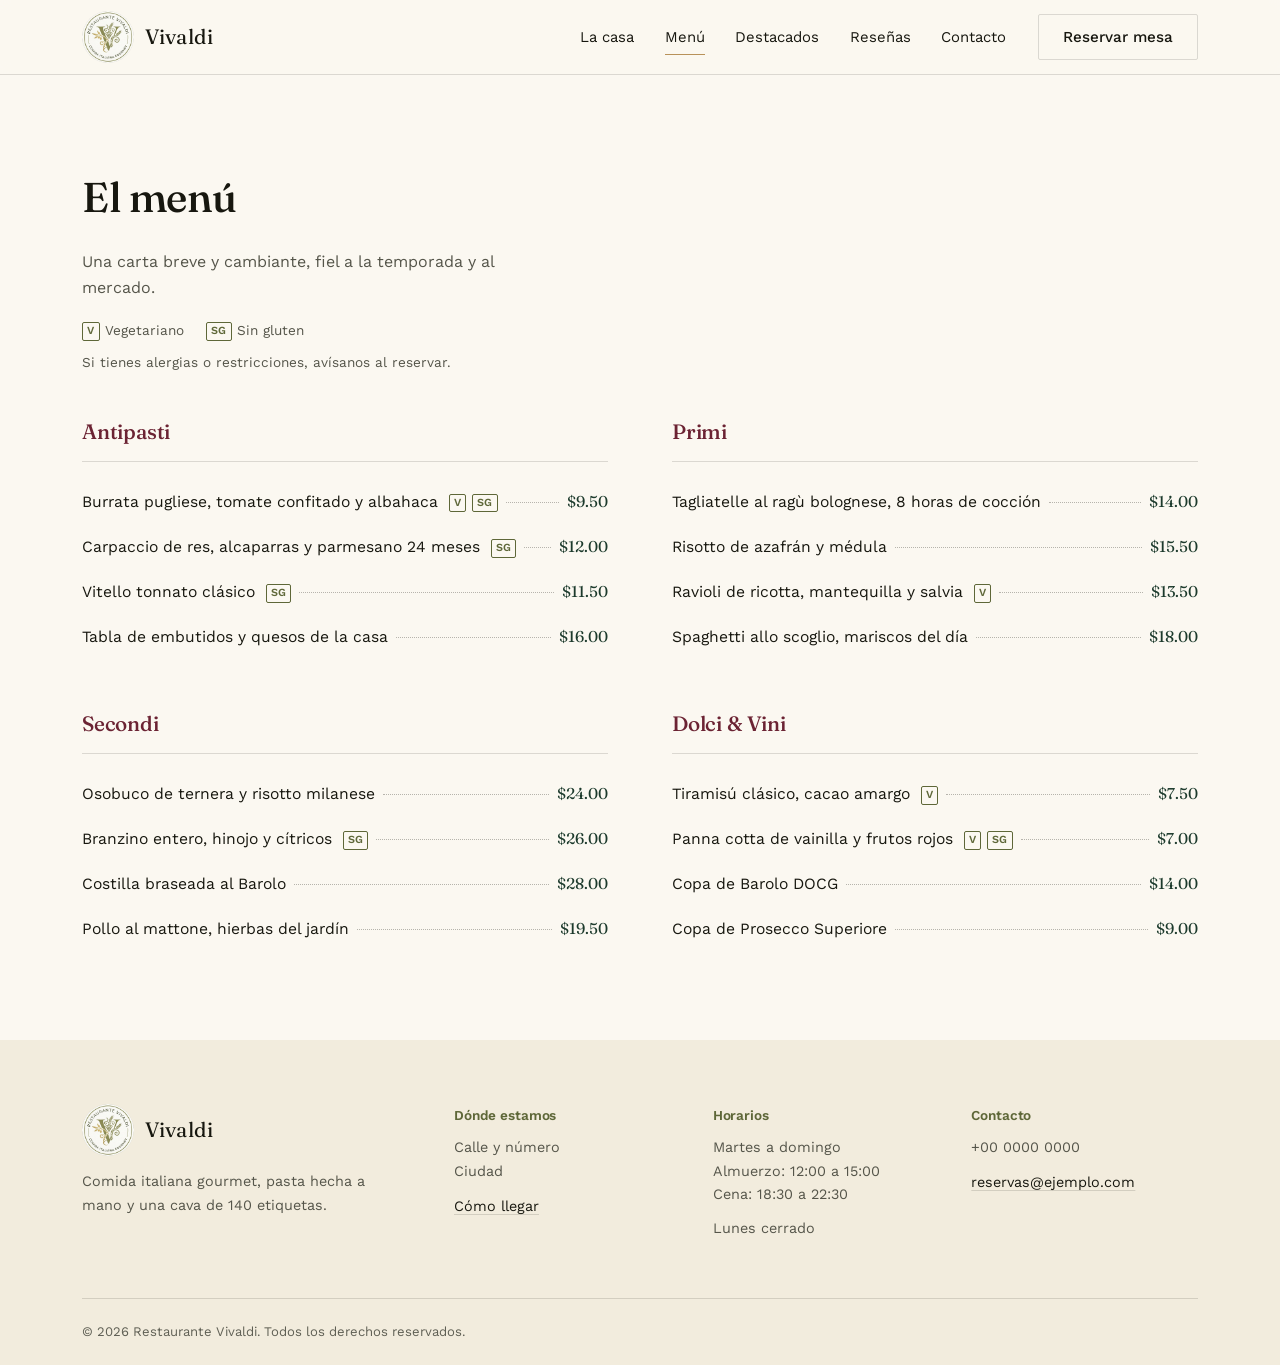
==== menu.html @ 7df52bf6 "Add files via upload" ====
<!DOCTYPE html>
<html lang="es">
<head>
<meta charset="UTF-8">
<meta name="viewport" content="width=device-width, initial-scale=1.0">
<title>Menú — Restaurante Vivaldi</title>
<meta name="description" content="La carta de Restaurante Vivaldi: antipasti, primi, secondi y dolci, con vinos italianos por copa.">
<meta name="theme-color" content="#1C3A2C">
<link rel="icon" type="image/png" href="img/favicon.png">
<link rel="apple-touch-icon" href="img/apple-touch-icon.png">

<link rel="preconnect" href="https://fonts.googleapis.com">
<link rel="preconnect" href="https://fonts.gstatic.com" crossorigin>
<link href="https://fonts.googleapis.com/css2?family=Fraunces:ital,opsz,wght@0,9..144,300;0,9..144,500;0,9..144,600;1,9..144,400;1,9..144,500&family=Work+Sans:wght@300;400;500;600&display=swap" rel="stylesheet">
<link rel="stylesheet" href="css/style.css">
</head>
<body>

<a class="skip-link" href="#contenido">Saltar al contenido</a>

<div data-include="partials/header.html"></div>

<main id="contenido">
  <section class="menu" id="menu">
    <div class="wrap">
      <div class="section-head">
        <h2>El menú</h2>
        <p>Una carta breve y cambiante, fiel a la temporada y al mercado.</p>
        <ul class="menu-legend" aria-label="Leyenda de etiquetas">
          <li><span class="tag" aria-hidden="true">V</span> Vegetariano</li>
          <li><span class="tag" aria-hidden="true">SG</span> Sin gluten</li>
        </ul>
        <p class="menu-note">Si tienes alergias o restricciones, avísanos al reservar.</p>
        <!-- Cuando tengas la carta en PDF, descomenta:
        <a class="btn btn-ghost" href="docs/carta-vivaldi.pdf" download>Descargar la carta (PDF)</a> -->
      </div>

      <div class="menu-grid">

        <div class="menu-category">
          <h3>Antipasti</h3>
          <ul class="menu-list">
            <li><span class="dish">Burrata pugliese, tomate confitado y albahaca <span class="tag" title="Vegetariano" role="img" aria-label="Vegetariano">V</span><span class="tag" title="Sin gluten" role="img" aria-label="Sin gluten">SG</span></span><span class="dots"></span><span class="price">$9.50</span></li>
            <li><span class="dish">Carpaccio de res, alcaparras y parmesano 24 meses <span class="tag" title="Sin gluten" role="img" aria-label="Sin gluten">SG</span></span><span class="dots"></span><span class="price">$12.00</span></li>
            <li><span class="dish">Vitello tonnato clásico <span class="tag" title="Sin gluten" role="img" aria-label="Sin gluten">SG</span></span><span class="dots"></span><span class="price">$11.50</span></li>
            <li><span class="dish">Tabla de embutidos y quesos de la casa</span><span class="dots"></span><span class="price">$16.00</span></li>
          </ul>
        </div>

        <div class="menu-category">
          <h3>Primi</h3>
          <ul class="menu-list">
            <li><span class="dish">Tagliatelle al ragù bolognese, 8 horas de cocción</span><span class="dots"></span><span class="price">$14.00</span></li>
            <li><span class="dish">Risotto de azafrán y médula</span><span class="dots"></span><span class="price">$15.50</span></li>
            <li><span class="dish">Ravioli de ricotta, mantequilla y salvia <span class="tag" title="Vegetariano" role="img" aria-label="Vegetariano">V</span></span><span class="dots"></span><span class="price">$13.50</span></li>
            <li><span class="dish">Spaghetti allo scoglio, mariscos del día</span><span class="dots"></span><span class="price">$18.00</span></li>
          </ul>
        </div>

        <div class="menu-category">
          <h3>Secondi</h3>
          <ul class="menu-list">
            <li><span class="dish">Osobuco de ternera y risotto milanese</span><span class="dots"></span><span class="price">$24.00</span></li>
            <li><span class="dish">Branzino entero, hinojo y cítricos <span class="tag" title="Sin gluten" role="img" aria-label="Sin gluten">SG</span></span><span class="dots"></span><span class="price">$26.00</span></li>
            <li><span class="dish">Costilla braseada al Barolo</span><span class="dots"></span><span class="price">$28.00</span></li>
            <li><span class="dish">Pollo al mattone, hierbas del jardín</span><span class="dots"></span><span class="price">$19.50</span></li>
          </ul>
        </div>

        <div class="menu-category">
          <h3>Dolci &amp; Vini</h3>
          <ul class="menu-list">
            <li><span class="dish">Tiramisú clásico, cacao amargo <span class="tag" title="Vegetariano" role="img" aria-label="Vegetariano">V</span></span><span class="dots"></span><span class="price">$7.50</span></li>
            <li><span class="dish">Panna cotta de vainilla y frutos rojos <span class="tag" title="Vegetariano" role="img" aria-label="Vegetariano">V</span><span class="tag" title="Sin gluten" role="img" aria-label="Sin gluten">SG</span></span><span class="dots"></span><span class="price">$7.00</span></li>
            <li><span class="dish">Copa de Barolo DOCG</span><span class="dots"></span><span class="price">$14.00</span></li>
            <li><span class="dish">Copa de Prosecco Superiore</span><span class="dots"></span><span class="price">$9.00</span></li>
          </ul>
        </div>

      </div>
    </div>
  </section>
</main>

<div data-include="partials/footer.html"></div>

<script src="js/include.js" defer></script>
</body>
</html>
---- css/style.css ----
/* =========================================================
   RESTAURANTE VIVALDI — hoja de estilos
   Paleta: verde botella profundo, oro envejecido, vino, papel marfil,
   y verde oliva tomado del logo.
   Tipografía: Fraunces (display) + Work Sans (texto).
   ========================================================= */

:root{
  --ink:        #17170F;
  --forest:     #1C3A2C;
  --forest-deep:#12261C;
  --olive:      #5E6738;   /* verde del logo, oscurecido para que se lea como texto */
  --wine:       #6B2333;
  --gold:       #B8925A;
  --gold-light: #D9BC8C;
  --paper:      #FBF8F1;
  --ivory:      #F2ECDD;
  --muted:      #55554a;
  --line:       rgba(23,23,15,0.14);
  --line-on-dark: rgba(242,236,221,0.22);

  --font-display: 'Fraunces', Georgia, serif;
  --font-body: 'Work Sans', -apple-system, BlinkMacSystemFont, sans-serif;

  --container: 1180px;
  --radius: 2px;
}

*, *::before, *::after{ box-sizing: border-box; }

/* scroll-padding evita que el header fijo tape los títulos al navegar */
html{ scroll-behavior: smooth; scroll-padding-top: 88px; }

[hidden]{ display: none !important; }

body{
  margin: 0;
  background: var(--paper);
  color: var(--ink);
  font-family: var(--font-body);
  font-weight: 400;
  line-height: 1.65;
  -webkit-font-smoothing: antialiased;
}

img, svg{ display:block; max-width:100%; }

h1, h2, h3, h4{
  font-family: var(--font-display);
  font-weight: 500;
  margin: 0 0 0.4em;
  color: var(--ink);
  letter-spacing: -0.01em;
}

p{ margin: 0 0 1em; }

a{ color: inherit; text-decoration: none; }

.wrap{
  max-width: var(--container);
  margin: 0 auto;
  padding: 0 2rem;
}

/* accesibilidad: foco visible y "saltar al contenido" */
a:focus-visible, button:focus-visible, input:focus-visible, textarea:focus-visible, select:focus-visible{
  outline: 2px solid var(--gold);
  outline-offset: 3px;
}

.skip-link{
  position: absolute;
  left: 1rem;
  top: -4rem;
  z-index: 100;
  background: var(--forest);
  color: var(--paper);
  padding: 0.7rem 1.1rem;
  border-radius: var(--radius);
  transition: top .2s ease;
}
.skip-link:focus{ top: 1rem; }

@media (prefers-reduced-motion: reduce){
  *{ animation: none !important; transition: none !important; scroll-behavior: auto !important; }
}

/* -------------------- kicker / eyebrow -------------------- */
.kicker{
  font-family: var(--font-display);
  font-style: italic;
  font-weight: 400;
  font-size: 1.05rem;
  color: var(--wine);
  margin-bottom: 0.9rem;
}

/* -------------------- botones -------------------- */
.btn{
  display: inline-block;
  padding: 0.85rem 1.9rem;
  font-family: var(--font-body);
  font-size: 0.95rem;
  font-weight: 500;
  line-height: 1.4;
  border-radius: var(--radius);
  border: 1px solid transparent;
  cursor: pointer;
  transition: background-color .25s ease, color .25s ease, border-color .25s ease;
}
.btn-solid{
  background: var(--forest);
  color: var(--paper);
  border-color: var(--forest);
}
.btn-solid:hover{ background: var(--forest-deep); }

.btn-ghost{
  background: transparent;
  color: var(--forest);
  border-color: var(--forest);
}
.btn-ghost:hover{ background: var(--forest); color: var(--paper); }

.btn-line{
  background: transparent;
  color: var(--ink);
  border-color: var(--line);
}
.btn-line:hover{ border-color: var(--olive); color: var(--olive); }

.btn-gold{
  background: var(--gold);
  border-color: var(--gold);
  color: var(--forest-deep);
}
.btn-gold:hover{ background: var(--gold-light); border-color: var(--gold-light); }

/* =========================================================
   HEADER
   ========================================================= */
.site-header{
  position: sticky;
  top: 0;
  z-index: 50;
  background: rgba(251,248,241,0.94);
  backdrop-filter: saturate(140%) blur(6px);
  border-bottom: 1px solid var(--line);
}
.header-inner{
  display: flex;
  align-items: center;
  gap: 2rem;
  padding-top: 0.7rem;
  padding-bottom: 0.7rem;
}
.brand{
  display: flex;
  align-items: center;
  gap: 0.7rem;
  margin-right: auto;
}
.brand-logo{
  width: 52px;
  height: 52px;
  border-radius: 50%;
}
.brand-name{
  font-family: var(--font-display);
  font-size: 1.3rem;
  letter-spacing: 0.02em;
}

.main-nav{
  display: flex;
  align-items: center;
  gap: 1.9rem;
}
.main-nav a:not(.nav-cta){
  font-size: 0.93rem;
  color: var(--ink);
  position: relative;
  padding: 0.2rem 0;
}
.main-nav a:not(.nav-cta)::after{
  content:"";
  position:absolute;
  left:0; right:0; bottom:-2px;
  height:1px;
  background: var(--gold);
  transform: scaleX(0);
  transform-origin: left;
  transition: transform .25s ease;
}
.main-nav a:not(.nav-cta):hover::after,
.main-nav a.is-active::after{ transform: scaleX(1); }

.nav-cta{ display: none; }
.header-cta{ white-space: nowrap; padding: 0.7rem 1.5rem; }

.nav-toggle{
  display: none;
  flex-direction: column;
  justify-content: center;
  gap: 5px;
  width: 34px; height: 34px;
  padding: 0;
  background: none;
  border: none;
  cursor: pointer;
}
.nav-toggle span{
  display:block; height:1px; background: var(--ink); width: 100%;
  transition: transform .25s ease, opacity .25s ease;
}
.nav-toggle.is-open span:nth-child(1){ transform: translateY(6px) rotate(45deg); }
.nav-toggle.is-open span:nth-child(2){ opacity: 0; }
.nav-toggle.is-open span:nth-child(3){ transform: translateY(-6px) rotate(-45deg); }

/* =========================================================
   HERO
   ========================================================= */
.hero{
  background:
    radial-gradient(ellipse 900px 600px at 78% 20%, rgba(184,146,90,0.10), transparent 60%),
    var(--forest);
  color: var(--ivory);
  padding: 5rem 0 5.5rem;
}
.hero-inner{
  display: grid;
  grid-template-columns: 1.15fr 0.85fr;
  align-items: center;
  gap: 3rem;
}
.hero .kicker{ color: var(--gold-light); }
.hero h1{
  color: var(--paper);
  font-size: clamp(2.6rem, 5.4vw, 4.6rem);
  line-height: 1.04;
  margin-bottom: 1.1rem;
}
.hero h1 em{
  font-style: italic;
  color: var(--gold-light);
}
.hero-lead{
  max-width: 46ch;
  font-size: 1.08rem;
  color: rgba(242,236,221,0.86);
}
.hero-actions{
  display: flex;
  gap: 1rem;
  margin-top: 1.6rem;
  flex-wrap: wrap;
}
.hero .btn-solid{ background: var(--gold); color: var(--forest-deep); border-color: var(--gold); }
.hero .btn-solid:hover{ background: var(--gold-light); border-color: var(--gold-light); }
.hero .btn-ghost{ color: var(--ivory); border-color: var(--line-on-dark); }
.hero .btn-ghost:hover{ background: var(--ivory); color: var(--forest-deep); }

/* arte decorativo del hero (rama de olivo). El logo de la marca ya
   aparece en el encabezado; aquí no se repite para no duplicarlo. */
.hero-art{ justify-self: center; }
.olive-art{ width: min(360px, 100%); height: auto; }
.olive-art .ring{ fill: none; stroke: var(--line-on-dark); stroke-width: 1; }
.olive-art .branch{ fill: none; stroke: var(--gold-light); stroke-width: 2; }
.olive-art .leaf{ fill: none; stroke: var(--gold-light); stroke-width: 1.6; opacity: 0.9; }
.olive-art .olive{ fill: var(--gold); }

/* =========================================================
   HORARIOS / UBICACIÓN
   ========================================================= */
.info-strip{
  background: var(--ivory);
  border-bottom: 1px solid var(--line);
}
.info-inner{
  display: grid;
  grid-template-columns: repeat(3, 1fr);
  gap: 1.5rem 2.5rem;
  padding-top: 1.6rem;
  padding-bottom: 1.4rem;
}
.info-label{
  display: block;
  font-family: var(--font-display);
  font-style: italic;
  color: var(--wine);
  font-size: 1rem;
  margin-bottom: 0.15rem;
}
.info-item p{ margin: 0; font-size: 0.92rem; color: var(--ink); }

/* =========================================================
   INTRO / PULL QUOTE + STATS
   ========================================================= */
.intro{ padding: 5rem 0; }
.intro-inner{
  display: grid;
  grid-template-columns: 1.3fr 1fr;
  gap: 3.5rem;
  align-items: start;
}
.pull-quote{
  margin: 0;
  font-family: var(--font-display);
  font-style: italic;
  font-size: clamp(1.4rem, 2.4vw, 1.9rem);
  line-height: 1.45;
  color: var(--forest-deep);
  border-left: 2px solid var(--olive);
  padding-left: 1.6rem;
}
.pull-quote cite{
  display: block;
  margin-top: 1.1rem;
  font-family: var(--font-body);
  font-style: normal;
  font-size: 0.9rem;
  color: var(--wine);
}
.stat-row{
  display: grid;
  grid-template-columns: 1fr 1fr;
  gap: 1.8rem 1.4rem;
  border-top: 1px solid var(--line);
  padding-top: 1.6rem;
}
.stat{ display: flex; flex-direction: column; gap: 0.2rem; }
.stat-number{
  font-family: var(--font-display);
  font-size: 2.1rem;
  color: var(--forest);
}
.stat-label{ font-size: 0.88rem; color: var(--muted); }

/* =========================================================
   MENÚ
   ========================================================= */
.section-head{
  max-width: 46ch;
  margin-bottom: 3rem;
}
.section-head h2{ font-size: clamp(1.9rem, 3.4vw, 2.6rem); }
.section-head p{ color: var(--muted); }
.section-head--light p{ color: rgba(242,236,221,0.78); }
.section-head--light h2{ color: var(--paper); }

.menu{ padding: 5.5rem 0; }
.menu .section-head{ margin-bottom: 2.6rem; }

.menu-legend{
  list-style: none;
  display: flex;
  flex-wrap: wrap;
  gap: 0.4rem 1.4rem;
  margin: 1.1rem 0 0.6rem;
  padding: 0;
  font-size: 0.85rem;
  color: var(--muted);
}
.menu-note{ font-size: 0.85rem; margin: 0; }

.tag{
  display: inline-block;
  padding: 0 0.4em;
  margin-left: 0.35rem;
  font-family: var(--font-body);
  font-size: 0.68rem;
  font-weight: 600;
  line-height: 1.55;
  color: var(--olive);
  border: 1px solid var(--olive);
  border-radius: var(--radius);
  vertical-align: 0.1em;
  cursor: help;
}
.menu-legend .tag{ margin-left: 0; cursor: default; }

.menu-grid{
  display: grid;
  grid-template-columns: 1fr 1fr;
  gap: 3rem 4rem;
}
.menu-category h3{
  font-size: 1.3rem;
  color: var(--wine);
  border-bottom: 1px solid var(--line);
  padding-bottom: 0.7rem;
  margin-bottom: 1.1rem;
}
.menu-list{
  list-style: none;
  margin: 0; padding: 0;
}
.menu-list li{
  display: flex;
  align-items: baseline;
  gap: 0.5rem;
  padding: 0.6rem 0;
}
.menu-list .dish{ font-size: 0.98rem; }
.menu-list .dots{
  flex: 1;
  min-width: 1.5rem;
  border-bottom: 1px dotted rgba(23,23,15,0.3);
  transform: translateY(-4px);
}
.menu-list .price{
  font-family: var(--font-display);
  color: var(--forest);
  font-size: 0.98rem;
}

/* =========================================================
   PLATILLOS DESTACADOS
   ========================================================= */
.featured{
  background: var(--forest-deep);
  color: var(--ivory);
  padding: 5.5rem 0;
}
.featured-grid{
  display: grid;
  grid-template-columns: repeat(auto-fit, minmax(270px, 1fr));
  gap: 1.6rem;
}
.feature-card{
  background: rgba(242,236,221,0.04);
  border: 1px solid var(--line-on-dark);
  padding: 1rem 1rem 1.8rem;
  display: flex;
  flex-direction: column;
  gap: 1.3rem;
}
.feature-card--signature{ border-color: rgba(217,188,140,0.55); }

/* contenedor de foto; si la foto no existe se muestra la ilustración */
.feature-media{
  display: grid;
  place-items: center;
  aspect-ratio: 4 / 3;
  overflow: hidden;
  border-radius: var(--radius);
  background: rgba(242,236,221,0.05);
}
.feature-media img,
.feature-media svg{ grid-area: 1 / 1; }
.feature-media img{
  width: 100%;
  height: 100%;
  object-fit: cover;
}
.feature-media svg{ height: 62%; width: auto; }
.feature-media:not(.no-photo) svg{ display: none; }

.feature-copy{ padding: 0 0.8rem; }

.plate-ring{ fill: none; stroke: var(--gold); stroke-width: 1.2; opacity: 0.55; }
.pasta{ fill: none; stroke: var(--gold-light); stroke-width: 3; stroke-linecap: round; }
.crumb{ fill: var(--gold); }
.fish{ fill: none; stroke: var(--gold-light); stroke-width: 2.4; }
.fish-tail{ fill: var(--gold-light); }
.tira{ fill: none; stroke: var(--gold-light); stroke-width: 2; }
.tira-line{ stroke: var(--gold); stroke-width: 1.4; opacity: 0.7; }

.feature-tag{
  font-family: var(--font-display);
  font-style: italic;
  color: var(--gold-light);
  font-size: 0.95rem;
  margin-bottom: 0.4rem;
}
.feature-copy h3{ color: var(--paper); font-size: 1.4rem; }
.feature-copy p{ color: rgba(242,236,221,0.78); font-size: 0.95rem; margin-bottom: 0.8rem; }
.feature-price{
  font-family: var(--font-display);
  color: var(--gold-light);
  font-size: 1.1rem;
}

/* =========================================================
   AMBIENTE (galería)
   ========================================================= */
.gallery{
  background: var(--ivory);
  padding: 5.5rem 0;
}
.gallery-grid{
  display: grid;
  grid-template-columns: repeat(auto-fit, minmax(260px, 1fr));
  gap: 1rem;
}
.gallery-grid figure{
  position: relative;
  margin: 0;
  aspect-ratio: 4 / 3;
  overflow: hidden;
  border-radius: var(--radius);
  background: var(--paper);
}
.gallery-grid img{
  width: 100%;
  height: 100%;
  object-fit: cover;
}
.gallery-grid figcaption{
  position: absolute;
  left: 0; right: 0; bottom: 0;
  padding: 2.2rem 1rem 0.8rem;
  font-family: var(--font-display);
  font-style: italic;
  color: var(--paper);
  background: linear-gradient(transparent, rgba(18,38,28,0.78));
}

/* =========================================================
   RESEÑAS
   ========================================================= */
.reviews{ padding: 5.5rem 0; }
.reviews-inner{
  display: grid;
  grid-template-columns: 0.85fr 1.15fr;
  gap: 3.5rem;
}
.rating-summary{
  border-right: 1px solid var(--line);
  padding-right: 2.5rem;
}
.rating-number{
  font-family: var(--font-display);
  font-size: 4rem;
  color: var(--forest);
  line-height: 1;
}
.stars{ color: var(--gold); letter-spacing: 0.15em; font-size: 1.1rem; margin: 0.4rem 0; }
.rating-count{ color: var(--muted); font-size: 0.9rem; margin-bottom: 1.8rem; }

.rating-bars{ list-style: none; margin: 0; padding: 0; }
.rating-bars li{
  display: grid;
  grid-template-columns: 6.5rem 1fr;
  align-items: center;
  gap: 0.8rem;
  margin-bottom: 0.75rem;
  font-size: 0.85rem;
  color: var(--muted);
}
.rating-bars i{
  display: block;
  height: 4px;
  background: var(--line);
  position: relative;
}
.rating-bars i::after{
  content:"";
  position:absolute; left:0; top:0; bottom:0;
  width: var(--v);
  background: var(--gold);
}

.review-list{
  display: flex;
  flex-direction: column;
  gap: 1.8rem;
}
.review{
  margin: 0;
  padding-bottom: 1.8rem;
  border-bottom: 1px solid var(--line);
}
.review:last-child{ border-bottom: none; padding-bottom: 0; }
.review blockquote{
  margin: 0.5rem 0 0.6rem;
  font-family: var(--font-display);
  font-size: 1.15rem;
  line-height: 1.5;
  color: var(--ink);
}
.review figcaption{ font-size: 0.86rem; color: var(--muted); }

/* =========================================================
   RESERVAS — página independiente, asistente por pasos
   ========================================================= */
.reserve-page{ padding: 4.5rem 0 6rem; }
.reserve-head{ max-width: 60ch; margin: 0 auto 2.6rem; text-align: center; }
.reserve-head h1{ font-size: clamp(1.9rem, 3.6vw, 2.7rem); }
.reserve-head p{ color: var(--muted); }

/* indicador de progreso */
.wizard-progress{
  list-style: none;
  display: flex;
  justify-content: center;
  gap: 0;
  max-width: 640px;
  margin: 0 auto 2.6rem;
  padding: 0;
}
.wizard-progress li{
  flex: 1;
  position: relative;
  text-align: center;
  font-size: 0.82rem;
  color: var(--muted);
}
.wizard-progress li::before{
  content: "";
  position: absolute;
  top: 1.05rem;
  left: -50%;
  width: 100%;
  height: 1px;
  background: var(--line);
  z-index: 1;
}
.wizard-progress li:first-child::before{ display: none; }
.wizard-progress li span{
  position: relative;
  z-index: 2;
  display: flex;
  align-items: center;
  justify-content: center;
  width: 2.1rem; height: 2.1rem;
  margin: 0 auto 0.5rem;
  border-radius: 50%;
  border: 1px solid var(--line);
  background: var(--paper);
  color: var(--ink);
  font-family: var(--font-display);
  transition: background-color .25s ease, border-color .25s ease, color .25s ease;
}
.wizard-progress li.is-active,
.wizard-progress li.is-done{ color: var(--forest); font-weight: 500; }
.wizard-progress li.is-active span,
.wizard-progress li.is-done span{
  border-color: var(--forest);
  background: var(--forest);
  color: var(--paper);
}
.wizard-progress li.is-done::before{ background: var(--forest); }
.wizard-progress li.is-done{ cursor: pointer; }

/* tarjeta del asistente */
.wizard{
  max-width: 640px;
  margin: 0 auto;
  border: 1px solid var(--line);
  border-radius: var(--radius);
  background: var(--paper);
}
.wizard-viewport{ overflow: hidden; transition: height .3s ease; }
.wizard-track{
  display: flex;
  align-items: flex-start; /* cada paso conserva su propia altura */
  transition: transform .45s cubic-bezier(.65,0,.35,1);
}
.wizard-step{
  flex: 0 0 100%;
  width: 100%;
  box-sizing: border-box;
  margin: 0;
  padding: 2.2rem 2rem;
  border: 0;
}
.wizard-step legend{
  width: 100%;
  padding: 0 0 1.3rem;
  font-family: var(--font-display);
  font-size: 1.3rem;
  color: var(--ink);
}
.wizard-step .field{
  display: flex;
  flex-direction: column;
  gap: 0.4rem;
  margin-bottom: 1.1rem;
  font-size: 0.88rem;
  color: var(--ink);
}
.wizard-step input[type=date],
.wizard-step input[type=text],
.wizard-step select,
.wizard-step textarea{
  font-family: var(--font-body);
  font-size: 1rem;
  padding: 0.75rem 0.9rem;
  border: 1px solid var(--line);
  border-radius: var(--radius);
  background: var(--paper);
  color: var(--ink);
}
.wizard-step textarea{ resize: vertical; }
.wizard-hint{
  min-height: 1.2em;
  margin: 0.3rem 0 0;
  font-size: 0.82rem;
  color: var(--wine);
}

/* chips de hora (radios reales, ocultos y estilizados) */
.time-grid{
  display: grid;
  grid-template-columns: repeat(auto-fill, minmax(4.6rem, 1fr));
  gap: 0.6rem;
  margin-bottom: 0.4rem;
}
.time-grid .time-group-label{
  grid-column: 1 / -1;
  margin: 0.6rem 0 0.1rem;
  font-size: 0.78rem;
  letter-spacing: 0.04em;
  text-transform: uppercase;
  color: var(--muted);
}
.time-grid .time-group-label:first-child{ margin-top: 0; }
.time-chip{ position: relative; }
.time-chip input{
  position: absolute;
  inset: 0;
  margin: 0;
  opacity: 0;
  cursor: pointer;
}
.time-chip span{
  display: block;
  padding: 0.55rem 0.4rem;
  border: 1px solid var(--line);
  border-radius: var(--radius);
  font-size: 0.88rem;
  text-align: center;
  transition: background-color .15s ease, border-color .15s ease, color .15s ease;
}
.time-chip input:checked + span{ background: var(--forest); border-color: var(--forest); color: var(--paper); }
.time-chip input:disabled + span{ opacity: 0.4; text-decoration: line-through; cursor: not-allowed; }
.time-chip input:focus-visible + span{ outline: 2px solid var(--gold); outline-offset: 2px; }
.time-grid.has-error .time-chip span{ border-color: var(--wine); }

/* resumen del paso final */
.summary{
  display: grid;
  grid-template-columns: auto 1fr;
  gap: 0.5rem 1.2rem;
  margin: 0 0 1.2rem;
  font-size: 0.95rem;
}
.summary dt{ color: var(--muted); }
.summary dd{ margin: 0; font-family: var(--font-display); color: var(--ink); }

.wizard-nav{
  display: flex;
  align-items: center;
  justify-content: space-between;
  gap: 1rem;
  padding: 1.2rem 2rem 1.6rem;
  border-top: 1px solid var(--line);
}
.wizard-nav .btn{ min-width: 7rem; }
.wizard-nav .btn:disabled{ opacity: 0.4; cursor: not-allowed; }

.form-status{
  margin: 0;
  padding: 0 2rem 1.6rem;
  font-size: 0.88rem;
  color: var(--wine);
  min-height: 1.2em;
}
.form-status a{ text-decoration: underline; }

.reserve-contact-note{
  max-width: 640px;
  margin: 1.6rem auto 0;
  text-align: center;
  font-size: 0.88rem;
  color: var(--muted);
}
.reserve-contact-note a{ color: var(--wine); text-decoration: underline; }

/* =========================================================
   FOOTER
   ========================================================= */
.site-footer{
  background: var(--ivory);
  padding-top: 4rem;
}
.footer-inner{
  display: grid;
  grid-template-columns: 1.5fr repeat(3, 1fr);
  gap: 2rem;
  padding-bottom: 3rem;
  border-bottom: 1px solid var(--line);
}
.footer-brand .brand{ margin-right: 0; }
.footer-brand p{ color: var(--muted); font-size: 0.9rem; margin-top: 0.9rem; max-width: 32ch; }
.footer-col h4{
  font-family: var(--font-body);
  font-weight: 600;
  font-size: 0.85rem;
  color: var(--olive);
  margin-bottom: 0.6rem;
}
.footer-col p{ font-size: 0.9rem; color: var(--muted); margin-bottom: 0.6rem; }
.footer-col a{ font-size: 0.9rem; text-decoration: underline; text-decoration-color: var(--line); text-underline-offset: 3px; }
.footer-col a:hover{ color: var(--wine); }

.footer-bottom{
  padding-top: 1.4rem;
  padding-bottom: 1.4rem;
  font-size: 0.82rem;
  color: #5f5f54;
}
.footer-bottom p{ margin: 0; }

/* =========================================================
   RESPONSIVE
   ========================================================= */
@media (max-width: 960px){
  /* menú hamburguesa desde tablet: 5 enlaces + botón ya no caben */
  .header-inner{ gap: 1rem; }
  .nav-toggle{ display: flex; }
  .main-nav{
    position: absolute;
    top: 100%; left: 0; right: 0;
    background: var(--paper);
    border-bottom: 1px solid var(--line);
    flex-direction: column;
    align-items: stretch;
    gap: 0;
    padding: 0.5rem 2rem 1.25rem;
    display: none;
  }
  .main-nav.is-open{ display: flex; }
  .main-nav a:not(.nav-cta){ padding: 0.85rem 0; border-bottom: 1px solid var(--line); }
  .main-nav a:not(.nav-cta)::after{ display: none; }
  .main-nav a.is-active{ color: var(--olive); font-weight: 500; }

  .hero-inner, .intro-inner, .reviews-inner{
    grid-template-columns: 1fr;
  }
  .hero{ padding: 3.5rem 0 4.5rem; }
  .hero-art{ order: -1; }
  .olive-art{ width: 220px; }
  .info-inner{ grid-template-columns: 1fr; gap: 1rem; }
  .rating-summary{ border-right: none; border-bottom: 1px solid var(--line); padding-right: 0; padding-bottom: 2rem; }
  .menu-grid{ grid-template-columns: 1fr; }
  .footer-inner{ grid-template-columns: 1fr 1fr; }
}

@media (max-width: 600px){
  .wrap{ padding: 0 1.25rem; }
  .main-nav{ padding: 0.5rem 1.25rem 1.25rem; }
  /* en móvil, "Reservar mesa" pasa al menú desplegable para no saturar el header */
  .header-cta{ display: none; }
  .nav-cta{ display: block; margin-top: 1.1rem; text-align: center; }
  .brand-logo{ width: 46px; height: 46px; }
  .menu, .featured, .gallery, .reviews{ padding: 4rem 0; }
  .intro{ padding: 3.5rem 0; }
  .reserve-page{ padding: 3rem 0 4rem; }
  .wizard-step{ padding: 1.6rem 1.2rem; }
  .wizard-nav{ padding: 1rem 1.2rem 1.4rem; }
  .form-status{ padding: 0 1.2rem 1.2rem; }
  .wizard-progress li{ font-size: 0.72rem; }
  .footer-inner{ grid-template-columns: 1fr; }
}
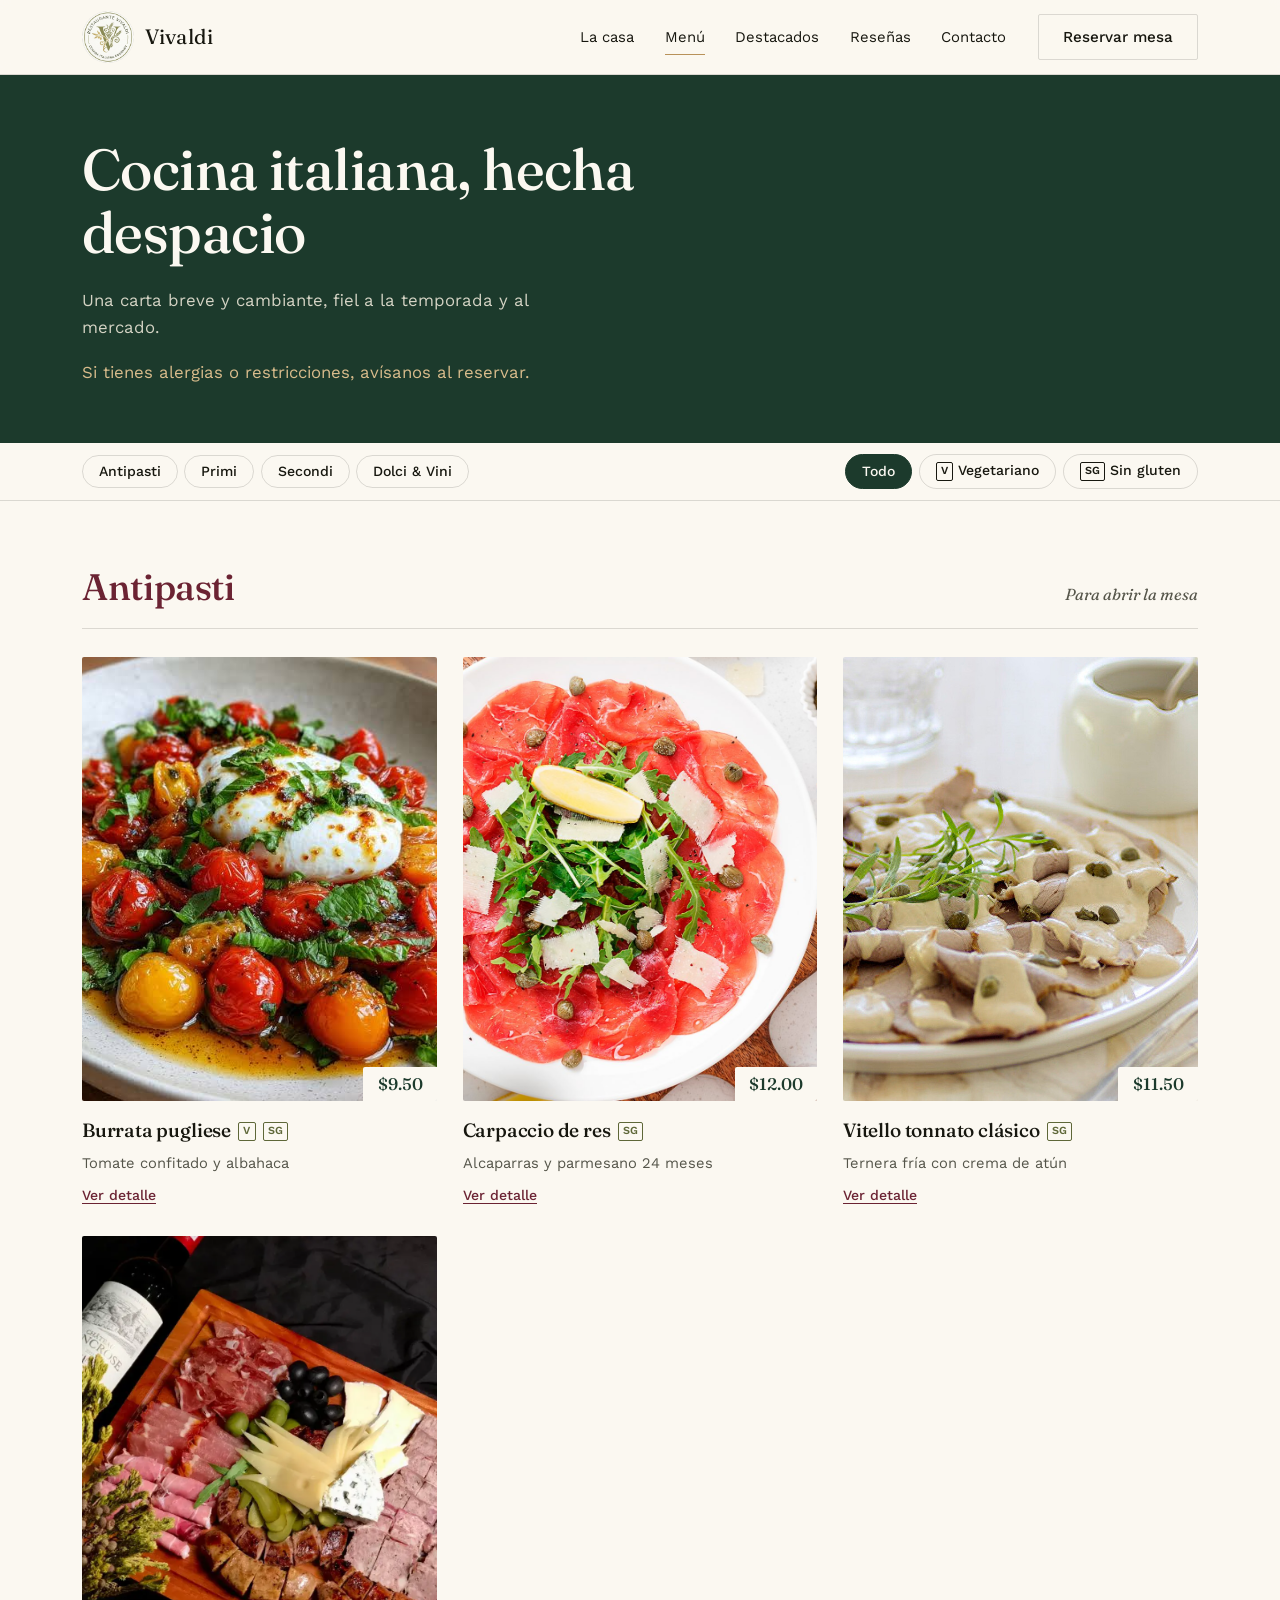
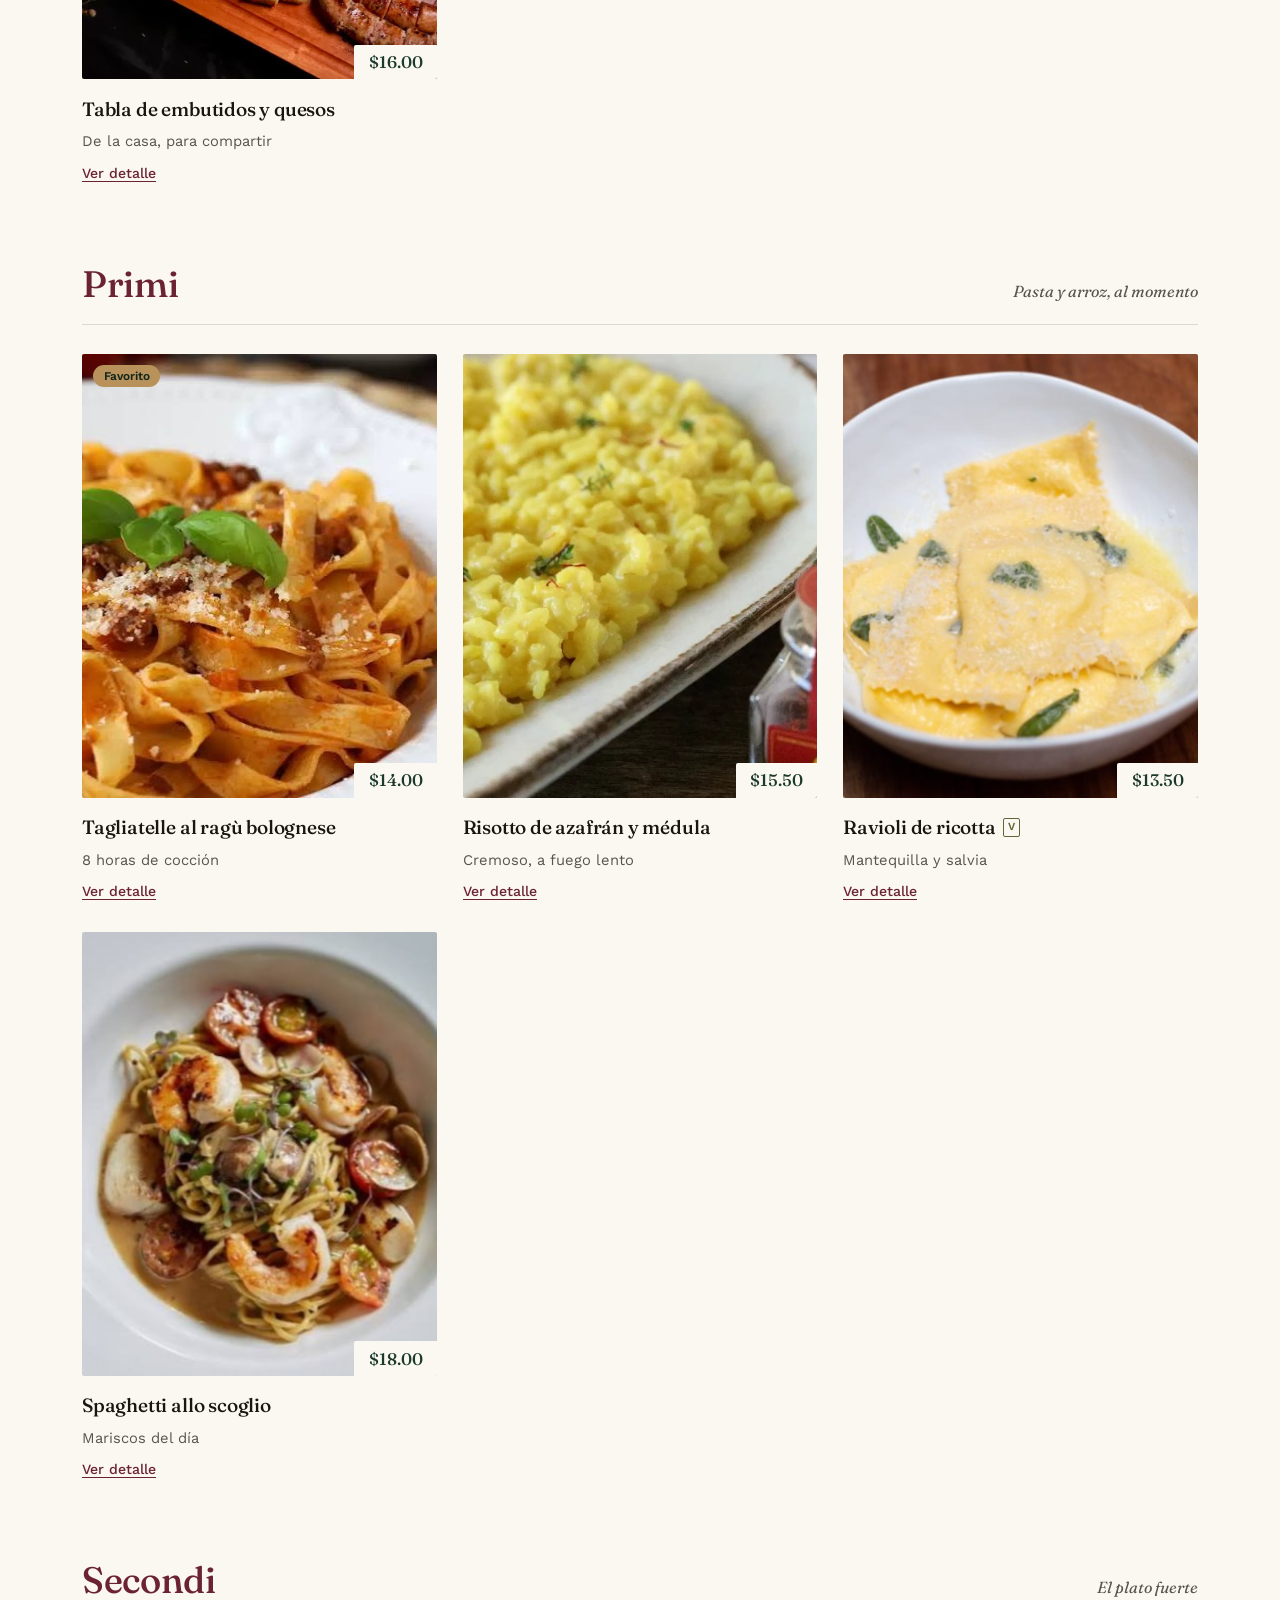
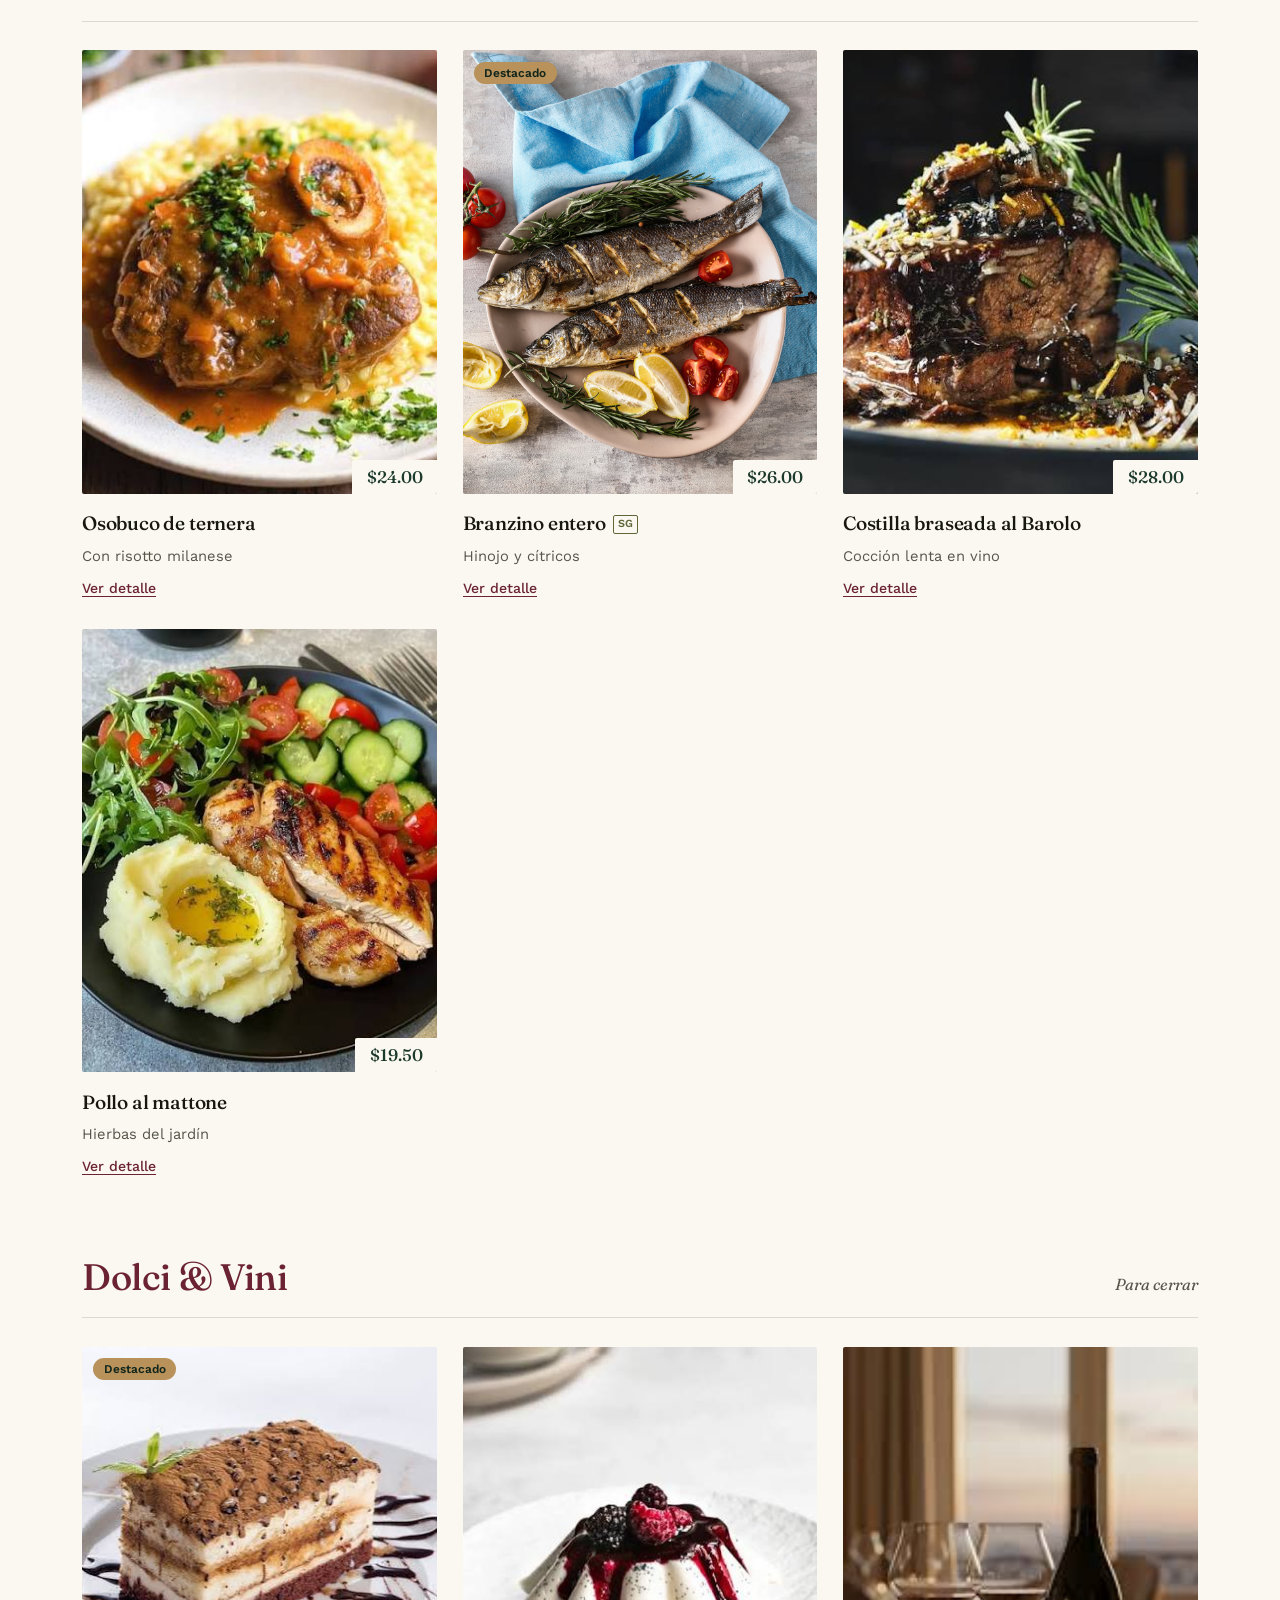
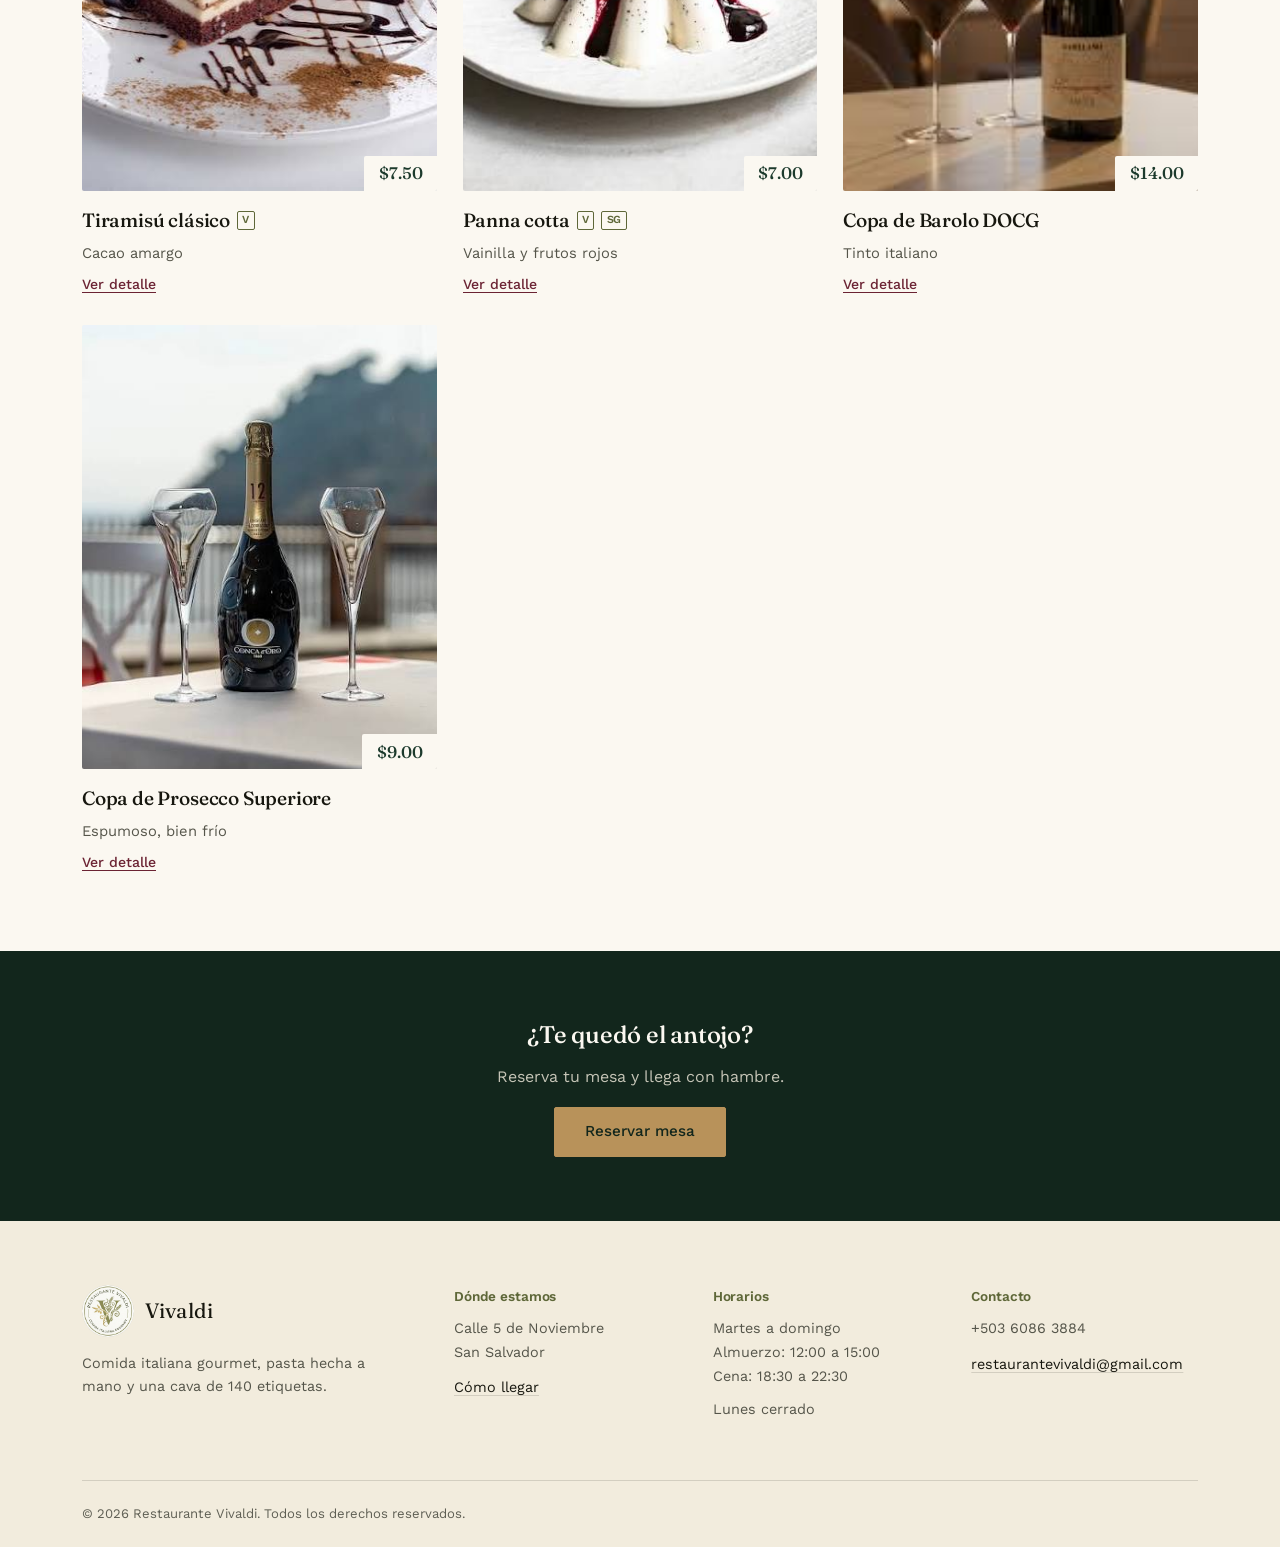
==== commit e7f3f3d8: "Add files via upload" ====
--- a/menu.html
+++ b/menu.html
@@ -13,6 +13,7 @@
 <link rel="preconnect" href="https://fonts.gstatic.com" crossorigin>
 <link href="https://fonts.googleapis.com/css2?family=Fraunces:ital,opsz,wght@0,9..144,300;0,9..144,500;0,9..144,600;1,9..144,400;1,9..144,500&family=Work+Sans:wght@300;400;500;600&display=swap" rel="stylesheet">
 <link rel="stylesheet" href="css/style.css">
+<link rel="stylesheet" href="css/menu.css">
 </head>
 <body>
 
@@ -21,69 +22,211 @@
 <div data-include="partials/header.html"></div>
 
 <main id="contenido">
-  <section class="menu" id="menu">
-    <div class="wrap">
-      <div class="section-head">
-        <h2>El menú</h2>
-        <p>Una carta breve y cambiante, fiel a la temporada y al mercado.</p>
-        <ul class="menu-legend" aria-label="Leyenda de etiquetas">
-          <li><span class="tag" aria-hidden="true">V</span> Vegetariano</li>
-          <li><span class="tag" aria-hidden="true">SG</span> Sin gluten</li>
-        </ul>
-        <p class="menu-note">Si tienes alergias o restricciones, avísanos al reservar.</p>
-        <!-- Cuando tengas la carta en PDF, descomenta:
-        <a class="btn btn-ghost" href="docs/carta-vivaldi.pdf" download>Descargar la carta (PDF)</a> -->
+  <header class="menu-hero">
+    <div class="wrap">
+      <h1>Cocina italiana, hecha despacio</h1>
+      <p>Una carta breve y cambiante, fiel a la temporada y al mercado.</p>
+      <p class="menu-note">Si tienes alergias o restricciones, avísanos al reservar.</p>
+    </div>
+  </header>
+
+  <div class="menu-bar">
+    <div class="wrap menu-bar-inner">
+      <nav class="menu-cats" aria-label="Categorías del menú">
+        <a href="#antipasti">Antipasti</a><a href="#primi">Primi</a><a href="#secondi">Secondi</a><a href="#dolci">Dolci &amp; Vini</a>
+      </nav>
+      <div class="menu-filters" role="group" aria-label="Filtrar por dieta">
+        <button type="button" data-filter="all" aria-pressed="true">Todo</button>
+        <button type="button" data-filter="v" aria-pressed="false"><span class="tag" aria-hidden="true">V</span>Vegetariano</button>
+        <button type="button" data-filter="sg" aria-pressed="false"><span class="tag" aria-hidden="true">SG</span>Sin gluten</button>
       </div>
-
-      <div class="menu-grid">
-
-        <div class="menu-category">
-          <h3>Antipasti</h3>
-          <ul class="menu-list">
-            <li><span class="dish">Burrata pugliese, tomate confitado y albahaca <span class="tag" title="Vegetariano" role="img" aria-label="Vegetariano">V</span><span class="tag" title="Sin gluten" role="img" aria-label="Sin gluten">SG</span></span><span class="dots"></span><span class="price">$9.50</span></li>
-            <li><span class="dish">Carpaccio de res, alcaparras y parmesano 24 meses <span class="tag" title="Sin gluten" role="img" aria-label="Sin gluten">SG</span></span><span class="dots"></span><span class="price">$12.00</span></li>
-            <li><span class="dish">Vitello tonnato clásico <span class="tag" title="Sin gluten" role="img" aria-label="Sin gluten">SG</span></span><span class="dots"></span><span class="price">$11.50</span></li>
-            <li><span class="dish">Tabla de embutidos y quesos de la casa</span><span class="dots"></span><span class="price">$16.00</span></li>
-          </ul>
-        </div>
-
-        <div class="menu-category">
-          <h3>Primi</h3>
-          <ul class="menu-list">
-            <li><span class="dish">Tagliatelle al ragù bolognese, 8 horas de cocción</span><span class="dots"></span><span class="price">$14.00</span></li>
-            <li><span class="dish">Risotto de azafrán y médula</span><span class="dots"></span><span class="price">$15.50</span></li>
-            <li><span class="dish">Ravioli de ricotta, mantequilla y salvia <span class="tag" title="Vegetariano" role="img" aria-label="Vegetariano">V</span></span><span class="dots"></span><span class="price">$13.50</span></li>
-            <li><span class="dish">Spaghetti allo scoglio, mariscos del día</span><span class="dots"></span><span class="price">$18.00</span></li>
-          </ul>
-        </div>
-
-        <div class="menu-category">
-          <h3>Secondi</h3>
-          <ul class="menu-list">
-            <li><span class="dish">Osobuco de ternera y risotto milanese</span><span class="dots"></span><span class="price">$24.00</span></li>
-            <li><span class="dish">Branzino entero, hinojo y cítricos <span class="tag" title="Sin gluten" role="img" aria-label="Sin gluten">SG</span></span><span class="dots"></span><span class="price">$26.00</span></li>
-            <li><span class="dish">Costilla braseada al Barolo</span><span class="dots"></span><span class="price">$28.00</span></li>
-            <li><span class="dish">Pollo al mattone, hierbas del jardín</span><span class="dots"></span><span class="price">$19.50</span></li>
-          </ul>
-        </div>
-
-        <div class="menu-category">
-          <h3>Dolci &amp; Vini</h3>
-          <ul class="menu-list">
-            <li><span class="dish">Tiramisú clásico, cacao amargo <span class="tag" title="Vegetariano" role="img" aria-label="Vegetariano">V</span></span><span class="dots"></span><span class="price">$7.50</span></li>
-            <li><span class="dish">Panna cotta de vainilla y frutos rojos <span class="tag" title="Vegetariano" role="img" aria-label="Vegetariano">V</span><span class="tag" title="Sin gluten" role="img" aria-label="Sin gluten">SG</span></span><span class="dots"></span><span class="price">$7.00</span></li>
-            <li><span class="dish">Copa de Barolo DOCG</span><span class="dots"></span><span class="price">$14.00</span></li>
-            <li><span class="dish">Copa de Prosecco Superiore</span><span class="dots"></span><span class="price">$9.00</span></li>
-          </ul>
-        </div>
-
-      </div>
+    </div>
+  </div>
+
+  <div id="menu">
+  <section class="menu-section" id="antipasti" aria-labelledby="h-antipasti">
+    <div class="wrap">
+      <div class="menu-section-head"><h2 id="h-antipasti">Antipasti</h2><p>Para abrir la mesa</p></div>
+      <ul class="dish-grid">
+        <li class="dish" data-diet="v sg">
+          <figure class="dish-photo"><img src="img/men%C3%BA/Burrata%20pugliese.jpg" alt="Burrata pugliese con tomate confitado" loading="lazy" width="640" height="800"><span class="dish-price">$9.50</span></figure>
+          <h3>Burrata pugliese<span class="tag" title="Vegetariano" role="img" aria-label="Vegetariano">V</span><span class="tag" title="Sin gluten" role="img" aria-label="Sin gluten">SG</span></h3><p>Tomate confitado y albahaca</p>
+          <button type="button" class="dish-more" aria-haspopup="dialog">Ver detalle<span class="sr-only"> de Burrata pugliese</span></button>
+          <p class="dish-long" hidden>Burrata fresca de Puglia de centro cremoso, con tomate confitado lentamente y albahaca fresca. Un inicio ligero para compartir.</p><p class="dish-ing" hidden>Burrata, tomate, albahaca, aceite de oliva</p>
+        </li>
+        <li class="dish" data-diet="sg">
+          <figure class="dish-photo"><img src="img/men%C3%BA/Carpaccio%20de%20res.jpg" alt="Carpaccio de res con alcaparras y parmesano" loading="lazy" width="640" height="800"><span class="dish-price">$12.00</span></figure>
+          <h3>Carpaccio de res<span class="tag" title="Sin gluten" role="img" aria-label="Sin gluten">SG</span></h3><p>Alcaparras y parmesano 24 meses</p>
+          <button type="button" class="dish-more" aria-haspopup="dialog">Ver detalle<span class="sr-only"> de Carpaccio de res</span></button>
+          <p class="dish-long" hidden>Láminas finas de res con alcaparras y virutas de parmesano madurado 24 meses. Fresco, salino y delicado.</p><p class="dish-ing" hidden>Res, alcaparras, parmesano 24 meses, aceite de oliva</p>
+        </li>
+        <li class="dish" data-diet="sg">
+          <figure class="dish-photo"><img src="img/men%C3%BA/Vitello%20tonnato%20cl%C3%A1sico.jpg" alt="Vitello tonnato clásico" loading="lazy" width="640" height="800"><span class="dish-price">$11.50</span></figure>
+          <h3>Vitello tonnato clásico<span class="tag" title="Sin gluten" role="img" aria-label="Sin gluten">SG</span></h3><p>Ternera fría con crema de atún</p>
+          <button type="button" class="dish-more" aria-haspopup="dialog">Ver detalle<span class="sr-only"> de Vitello tonnato clásico</span></button>
+          <p class="dish-long" hidden>Clásico del Piamonte: ternera cocida suavemente, cortada fina y cubierta con una crema de atún. Se sirve frío.</p><p class="dish-ing" hidden>Ternera, atún, alcaparras</p>
+        </li>
+        <li class="dish" data-diet="">
+          <figure class="dish-photo"><img src="img/men%C3%BA/Tabla%20de%20embutidos%20y%20quesos%20de%20la%20casa.png" alt="Tabla de embutidos y quesos de la casa" loading="lazy" width="640" height="800"><span class="dish-price">$16.00</span></figure>
+          <h3>Tabla de embutidos y quesos</h3><p>De la casa, para compartir</p>
+          <button type="button" class="dish-more" aria-haspopup="dialog">Ver detalle<span class="sr-only"> de Tabla de embutidos y quesos</span></button>
+          <p class="dish-long" hidden>Selección de embutidos y quesos de la casa, pensada para compartir al centro de la mesa. Puede variar según el día.</p><p class="dish-ing" hidden>Embutidos y quesos de la casa</p>
+        </li>
+      </ul>
+    </div>
+  </section>
+  <section class="menu-section" id="primi" aria-labelledby="h-primi">
+    <div class="wrap">
+      <div class="menu-section-head"><h2 id="h-primi">Primi</h2><p>Pasta y arroz, al momento</p></div>
+      <ul class="dish-grid">
+        <li class="dish" data-diet="">
+          <figure class="dish-photo"><img src="img/men%C3%BA/tagliatelle%20al%20ragu%20bolognese.jpg" alt="Tagliatelle al ragù bolognese" loading="lazy" width="640" height="800"><span class="dish-badge">Favorito</span><span class="dish-price">$14.00</span></figure>
+          <h3>Tagliatelle al ragù bolognese</h3><p>8 horas de cocción</p>
+          <button type="button" class="dish-more" aria-haspopup="dialog">Ver detalle<span class="sr-only"> de Tagliatelle al ragù bolognese</span></button>
+          <p class="dish-long" hidden>Nuestra receta insignia: pasta laminada a mano cada mañana y un ragù que se cocina lentamente durante ocho horas con tres cortes de res y vino tinto de Emilia-Romaña.</p><p class="dish-ing" hidden>Pasta fresca, res, vino tinto</p>
+        </li>
+        <li class="dish" data-diet="">
+          <figure class="dish-photo"><img src="img/men%C3%BA/risotto.jpg" alt="Risotto de azafrán y médula" loading="lazy" width="640" height="800"><span class="dish-price">$15.50</span></figure>
+          <h3>Risotto de azafrán y médula</h3><p>Cremoso, a fuego lento</p>
+          <button type="button" class="dish-more" aria-haspopup="dialog">Ver detalle<span class="sr-only"> de Risotto de azafrán y médula</span></button>
+          <p class="dish-long" hidden>Arroz cremoso con azafrán y médula de hueso, cocinado despacio hasta lograr el punto justo. Sedoso y de sabor profundo.</p><p class="dish-ing" hidden>Arroz, azafrán, médula</p>
+        </li>
+        <li class="dish" data-diet="v">
+          <figure class="dish-photo"><img src="img/men%C3%BA/ravioli%20de%20ricotta.jpg" alt="Ravioli de ricotta con mantequilla y salvia" loading="lazy" width="640" height="800"><span class="dish-price">$13.50</span></figure>
+          <h3>Ravioli de ricotta<span class="tag" title="Vegetariano" role="img" aria-label="Vegetariano">V</span></h3><p>Mantequilla y salvia</p>
+          <button type="button" class="dish-more" aria-haspopup="dialog">Ver detalle<span class="sr-only"> de Ravioli de ricotta</span></button>
+          <p class="dish-long" hidden>Ravioli rellenos de ricotta, salteados en mantequilla con salvia fresca. Sencillo, suave y reconfortante.</p><p class="dish-ing" hidden>Pasta fresca, ricotta, mantequilla, salvia</p>
+        </li>
+        <li class="dish" data-diet="">
+          <figure class="dish-photo"><img src="img/men%C3%BA/spaghetti%20allo.jpg" alt="Spaghetti allo scoglio con mariscos" loading="lazy" width="640" height="800"><span class="dish-price">$18.00</span></figure>
+          <h3>Spaghetti allo scoglio</h3><p>Mariscos del día</p>
+          <button type="button" class="dish-more" aria-haspopup="dialog">Ver detalle<span class="sr-only"> de Spaghetti allo scoglio</span></button>
+          <p class="dish-long" hidden>Spaghetti con los mariscos frescos del día, al estilo «allo scoglio» (de la roca). La selección cambia según el mercado.</p><p class="dish-ing" hidden>Spaghetti, mariscos del día</p>
+        </li>
+      </ul>
+    </div>
+  </section>
+  <section class="menu-section" id="secondi" aria-labelledby="h-secondi">
+    <div class="wrap">
+      <div class="menu-section-head"><h2 id="h-secondi">Secondi</h2><p>El plato fuerte</p></div>
+      <ul class="dish-grid">
+        <li class="dish" data-diet="">
+          <figure class="dish-photo"><img src="img/men%C3%BA/Osobuco%20de%20ternera%20y%20risotto%20milanese.jpg" alt="Osobuco de ternera con risotto milanese" loading="lazy" width="640" height="800"><span class="dish-price">$24.00</span></figure>
+          <h3>Osobuco de ternera</h3><p>Con risotto milanese</p>
+          <button type="button" class="dish-more" aria-haspopup="dialog">Ver detalle<span class="sr-only"> de Osobuco de ternera</span></button>
+          <p class="dish-long" hidden>Jarrete de ternera braseado hasta quedar tierno, servido sobre risotto milanese de azafrán. Un clásico lombardo.</p><p class="dish-ing" hidden>Ternera, arroz, azafrán</p>
+        </li>
+        <li class="dish" data-diet="sg">
+          <figure class="dish-photo"><img src="img/men%C3%BA/Branzino%20entero%2C%20hinojo%20y%20c%C3%ADtricos.jpg" alt="Branzino entero con hinojo y cítricos" loading="lazy" width="640" height="800"><span class="dish-badge">Destacado</span><span class="dish-price">$26.00</span></figure>
+          <h3>Branzino entero<span class="tag" title="Sin gluten" role="img" aria-label="Sin gluten">SG</span></h3><p>Hinojo y cítricos</p>
+          <button type="button" class="dish-more" aria-haspopup="dialog">Ver detalle<span class="sr-only"> de Branzino entero</span></button>
+          <p class="dish-long" hidden>Lubina mediterránea entera con hinojo, limón y aceite de oliva virgen extra de la casa.</p><p class="dish-ing" hidden>Branzino, hinojo, limón, aceite de oliva</p>
+        </li>
+        <li class="dish" data-diet="">
+          <figure class="dish-photo"><img src="img/men%C3%BA/Costilla%20braseada%20al%20Barolo.jpg" alt="Costilla braseada al Barolo" loading="lazy" width="640" height="800"><span class="dish-price">$28.00</span></figure>
+          <h3>Costilla braseada al Barolo</h3><p>Cocción lenta en vino</p>
+          <button type="button" class="dish-more" aria-haspopup="dialog">Ver detalle<span class="sr-only"> de Costilla braseada al Barolo</span></button>
+          <p class="dish-long" hidden>Costilla braseada lentamente en vino Barolo hasta que se deshace al corte. Intensa y para disfrutar sin prisa.</p><p class="dish-ing" hidden>Costilla de res, vino Barolo</p>
+        </li>
+        <li class="dish" data-diet="">
+          <figure class="dish-photo"><img src="img/men%C3%BA/Pollo%20al%20mattone%2C%20hierbas%20del%20jard%C3%ADn.jpg" alt="Pollo al mattone con hierbas del jardín" loading="lazy" width="640" height="800"><span class="dish-price">$19.50</span></figure>
+          <h3>Pollo al mattone</h3><p>Hierbas del jardín</p>
+          <button type="button" class="dish-more" aria-haspopup="dialog">Ver detalle<span class="sr-only"> de Pollo al mattone</span></button>
+          <p class="dish-long" hidden>Pollo cocinado al mattone (bajo un ladrillo) para lograr piel dorada y crujiente, con hierbas del jardín.</p><p class="dish-ing" hidden>Pollo, hierbas del jardín</p>
+        </li>
+      </ul>
+    </div>
+  </section>
+  <section class="menu-section" id="dolci" aria-labelledby="h-dolci">
+    <div class="wrap">
+      <div class="menu-section-head"><h2 id="h-dolci">Dolci &amp; Vini</h2><p>Para cerrar</p></div>
+      <ul class="dish-grid">
+        <li class="dish" data-diet="v">
+          <figure class="dish-photo"><img src="img/men%C3%BA/tiramisu.jpg" alt="Tiramisú clásico" loading="lazy" width="640" height="800"><span class="dish-badge">Destacado</span><span class="dish-price">$7.50</span></figure>
+          <h3>Tiramisú clásico<span class="tag" title="Vegetariano" role="img" aria-label="Vegetariano">V</span></h3><p>Cacao amargo</p>
+          <button type="button" class="dish-more" aria-haspopup="dialog">Ver detalle<span class="sr-only"> de Tiramisú clásico</span></button>
+          <p class="dish-long" hidden>Receta de familia: mascarpone, café espresso recién extraído y cacao amargo de Módica.</p><p class="dish-ing" hidden>Mascarpone, café espresso, cacao amargo</p>
+        </li>
+        <li class="dish" data-diet="v sg">
+          <figure class="dish-photo"><img src="img/men%C3%BA/panacotta.jpg" alt="Panna cotta de vainilla y frutos rojos" loading="lazy" width="640" height="800"><span class="dish-price">$7.00</span></figure>
+          <h3>Panna cotta<span class="tag" title="Vegetariano" role="img" aria-label="Vegetariano">V</span><span class="tag" title="Sin gluten" role="img" aria-label="Sin gluten">SG</span></h3><p>Vainilla y frutos rojos</p>
+          <button type="button" class="dish-more" aria-haspopup="dialog">Ver detalle<span class="sr-only"> de Panna cotta</span></button>
+          <p class="dish-long" hidden>Crema cuajada de vainilla, suave y ligera, coronada con salsa de frutos rojos.</p><p class="dish-ing" hidden>Crema, vainilla, frutos rojos</p>
+        </li>
+        <li class="dish" data-diet="">
+          <figure class="dish-photo"><img src="img/men%C3%BA/copa_barolo.jpg" alt="Copa de Barolo DOCG" loading="lazy" width="640" height="800"><span class="dish-price">$14.00</span></figure>
+          <h3>Copa de Barolo DOCG</h3><p>Tinto italiano</p>
+          <button type="button" class="dish-more" aria-haspopup="dialog">Ver detalle<span class="sr-only"> de Copa de Barolo DOCG</span></button>
+          <p class="dish-long" hidden>Barolo DOCG, el gran tinto del Piamonte: estructurado, de taninos firmes. Ideal con carnes braseadas y pastas con ragù.</p><p class="dish-ing" hidden>Uva nebbiolo</p>
+        </li>
+        <li class="dish" data-diet="">
+          <figure class="dish-photo"><img src="img/men%C3%BA/prosecco.jpg" alt="Copa de Prosecco Superiore" loading="lazy" width="640" height="800"><span class="dish-price">$9.00</span></figure>
+          <h3>Copa de Prosecco Superiore</h3><p>Espumoso, bien frío</p>
+          <button type="button" class="dish-more" aria-haspopup="dialog">Ver detalle<span class="sr-only"> de Copa de Prosecco Superiore</span></button>
+          <p class="dish-long" hidden>Prosecco Superiore, espumoso italiano fresco y ligero, de burbuja fina. Perfecto para empezar o acompañar los antipasti.</p><p class="dish-ing" hidden>Uva glera</p>
+        </li>
+      </ul>
+    </div>
+  </section>
+  </div>
+
+  <section class="menu-cta">
+    <div class="wrap">
+      <h2>¿Te quedó el antojo?</h2>
+      <p>Reserva tu mesa y llega con hambre.</p>
+      <a class="btn btn-gold" href="reservar.html">Reservar mesa</a>
     </div>
   </section>
 </main>
 
+<dialog class="dish-dialog" id="dishDialog" aria-labelledby="dlgTitle">
+  <button type="button" class="dlg-close" aria-label="Cerrar">&times;</button>
+  <div class="dlg-body">
+    <img id="dlgImg" src="" alt="">
+    <div class="dlg-copy">
+      <h2 id="dlgTitle"></h2>
+      <div class="dlg-tags" id="dlgTags"></div>
+      <p id="dlgDesc"></p>
+      <p class="dlg-ing"><strong>Lleva:</strong> <span id="dlgIng"></span></p>
+      <p class="dlg-note">¿Alergias? Avísanos al reservar.</p>
+      <div class="dlg-foot"><span class="dlg-price" id="dlgPrice"></span><a class="btn btn-gold" href="reservar.html">Reservar mesa</a></div>
+    </div>
+  </div>
+</dialog>
+
 <div data-include="partials/footer.html"></div>
 
 <script src="js/include.js" defer></script>
+<script>
+(function(){
+  var dlg=document.getElementById('dishDialog'), $=function(i){return document.getElementById(i)};
+  function openDish(li){
+    var img=li.querySelector('.dish-photo img'), h=li.querySelector('h3');
+    $('dlgImg').src=img.src; $('dlgImg').alt=img.alt;
+    $('dlgTitle').textContent=h.firstChild.textContent;
+    $('dlgTags').innerHTML=Array.prototype.map.call(h.querySelectorAll('.tag'),function(t){return t.outerHTML}).join('');
+    $('dlgDesc').textContent=li.querySelector('.dish-long').textContent;
+    $('dlgIng').textContent=li.querySelector('.dish-ing').textContent;
+    $('dlgPrice').textContent=li.querySelector('.dish-price').textContent;
+    if(dlg.showModal){dlg.showModal();}else{dlg.setAttribute('open','');}
+    document.body.style.overflow='hidden';
+  }
+  document.querySelectorAll('.dish').forEach(function(li){
+    li.addEventListener('click',function(){openDish(li)});
+  });
+  function close(){ if(dlg.close){dlg.close();}else{dlg.removeAttribute('open');} document.body.style.overflow=''; }
+  dlg.querySelector('.dlg-close').addEventListener('click',close);
+  dlg.addEventListener('click',function(e){ if(e.target===dlg) close(); });
+  dlg.addEventListener('close',function(){ document.body.style.overflow=''; });
+  document.querySelectorAll('.menu-filters button').forEach(function(btn){
+    btn.addEventListener('click',function(){
+      var f=btn.dataset.filter;
+      document.querySelectorAll('.menu-filters button').forEach(function(b){b.setAttribute('aria-pressed',b===btn)});
+      document.querySelectorAll('.dish').forEach(function(li){li.hidden=f!=='all'&&li.dataset.diet.split(' ').indexOf(f)===-1});
+      document.querySelectorAll('.menu-section').forEach(function(s){s.hidden=!s.querySelector('.dish:not([hidden])')});
+    });
+  });
+})();
+</script>
 </body>
-</html>
+</html>
--- a/css/menu.css
+++ b/css/menu.css
@@ -0,0 +1,114 @@
+/* Vivaldi — menú con fotografías. Se carga DESPUÉS de style.css y usa sus variables. */
+
+.menu-hero{ background: var(--forest); color: var(--ivory); padding: 4rem 0 3.5rem; }
+.menu-hero h1{ color: var(--paper); font-size: clamp(2.2rem, 4.6vw, 3.6rem); line-height: 1.08; max-width: 18ch; }
+.menu-hero p{ max-width: 48ch; color: rgba(242,236,221,.86); font-size: 1.05rem; }
+.menu-hero .menu-note{ color: var(--gold-light); margin-top: .4rem; }
+
+/* barra fija: categorías + filtros */
+.menu-bar{
+  position: sticky; top: 76px; z-index: 40;
+  background: rgba(251,248,241,.96); backdrop-filter: blur(6px);
+  border-bottom: 1px solid var(--line);
+}
+.menu-bar-inner{ display: flex; flex-wrap: wrap; align-items: center; justify-content: space-between; gap: .6rem 1.5rem; padding-top: .7rem; padding-bottom: .7rem; }
+.menu-cats, .menu-filters{ display: flex; gap: .4rem; overflow-x: auto; scrollbar-width: none; }
+.menu-cats a, .menu-filters button{
+  font: 500 .88rem var(--font-body); white-space: nowrap; cursor: pointer;
+  padding: .45rem 1rem; border-radius: 99px;
+  border: 1px solid var(--line); background: transparent; color: var(--ink);
+  transition: background-color .2s, color .2s, border-color .2s;
+}
+.menu-cats a:hover, .menu-filters button:hover{ border-color: var(--forest); }
+.menu-filters button[aria-pressed="true"]{ background: var(--forest); border-color: var(--forest); color: var(--paper); }
+.menu-filters .tag{ margin: 0 .3rem 0 0; cursor: inherit; color: inherit; border-color: currentColor; }
+
+/* secciones */
+.menu-section{ padding: 3.5rem 0 1rem; }
+.menu-section-head{ display: flex; align-items: baseline; justify-content: space-between; gap: 1rem; border-bottom: 1px solid var(--line); margin-bottom: 1.8rem; padding-bottom: .6rem; }
+.menu-section-head h2{ font-size: clamp(1.7rem, 3vw, 2.3rem); color: var(--wine); margin: 0; }
+.menu-section-head p{ margin: 0; font-style: italic; font-family: var(--font-display); color: var(--muted); }
+
+.dish-grid{ list-style: none; margin: 0; padding: 0; display: grid; grid-template-columns: repeat(auto-fill, minmax(260px, 1fr)); gap: 2rem 1.6rem; }
+.dish{ display: flex; flex-direction: column; }
+.dish[hidden]{ display: none !important; }
+
+.dish-photo{ position: relative; margin: 0 0 .9rem; aspect-ratio: 4 / 5; overflow: hidden; border-radius: var(--radius); background: var(--ivory); }
+.dish-photo img{ width: 100%; height: 100%; object-fit: cover; transition: transform .6s ease; }
+.dish:hover .dish-photo img{ transform: scale(1.05); }
+.dish-price{
+  position: absolute; right: 0; bottom: 0;
+  background: var(--paper); color: var(--forest);
+  font: 500 1.05rem var(--font-display); padding: .45rem .9rem;
+  border-top-left-radius: var(--radius);
+}
+.dish-badge{
+  position: absolute; left: .7rem; top: .7rem;
+  background: var(--gold); color: var(--forest-deep);
+  font: 600 .74rem var(--font-body); padding: .25rem .65rem; border-radius: 99px;
+}
+.dish h3{ font-size: 1.2rem; margin: 0 0 .25rem; display: flex; flex-wrap: wrap; align-items: center; gap: .2rem; }
+.dish h3 .tag{ margin-left: .25rem; }
+.dish p{ margin: 0; font-size: .92rem; color: var(--muted); }
+
+
+.menu-empty{ padding: 2rem 0; color: var(--muted); }
+
+.menu-cta{ margin: 4rem 0 0; padding: 4rem 0; background: var(--forest-deep); color: var(--ivory); text-align: center; }
+.menu-cta h2{ color: var(--paper); }
+.menu-cta p{ color: rgba(242,236,221,.8); }
+
+@media (max-width: 960px){ .menu-bar{ top: 70px; } }
+@media (max-width: 600px){
+  .menu-hero{ padding: 3rem 0 2.5rem; }
+  .menu-bar{ position: static; }
+  .menu-bar-inner{ flex-direction: column; align-items: stretch; }
+  .menu-section-head{ flex-direction: column; gap: .2rem; }
+  .dish-grid{ grid-template-columns: 1fr 1fr; gap: 1.6rem .9rem; }
+  .dish h3{ font-size: 1.02rem; }
+  .dish p{ font-size: .84rem; }
+}
+
+/* ---- ventana de detalle ---- */
+.sr-only{ position:absolute; width:1px; height:1px; overflow:hidden; clip:rect(0 0 0 0); white-space:nowrap; }
+.dish{ cursor: pointer; }
+.dish-more{
+  align-self: flex-start; margin-top: .7rem; padding: 0;
+  font: 500 .88rem var(--font-body); color: var(--wine);
+  background: none; border: 0; border-bottom: 1px solid currentColor; cursor: pointer;
+}
+.dish-more:hover{ color: var(--forest); }
+
+.dish-dialog{
+  width: min(860px, calc(100% - 2rem)); max-height: calc(100% - 2rem);
+  padding: 0; border: 0; border-radius: var(--radius);
+  background: var(--paper); color: var(--ink); overflow: auto;
+}
+.dish-dialog::backdrop{ background: rgba(18,38,28,.72); }
+.dish-dialog[open]{ animation: dlg-in .25s ease; }
+@keyframes dlg-in{ from{ opacity: 0; transform: translateY(12px); } to{ opacity: 1; transform: none; } }
+.dlg-close{
+  position: absolute; top: .6rem; right: .6rem; z-index: 2;
+  width: 2.4rem; height: 2.4rem; border-radius: 50%;
+  border: 0; background: var(--paper); color: var(--ink);
+  font-size: 1.6rem; line-height: 1; cursor: pointer;
+}
+.dlg-body{ display: grid; grid-template-columns: 1fr 1fr; }
+.dlg-body img{ width: 100%; height: 100%; min-height: 420px; object-fit: cover; }
+.dlg-copy{ padding: 2.4rem 2rem 2rem; display: flex; flex-direction: column; }
+.dlg-copy h2{ font-size: 1.7rem; margin-bottom: .5rem; padding-right: 2rem; }
+.dlg-tags{ margin-bottom: 1rem; }
+.dlg-tags .tag{ margin: 0 .35rem 0 0; cursor: default; }
+.dlg-copy p{ color: var(--ink); }
+.dlg-ing{ font-size: .92rem; color: var(--muted); }
+.dlg-note{ font-size: .85rem; color: var(--wine) !important; }
+.dlg-foot{ margin-top: auto; padding-top: 1.2rem; display: flex; align-items: center; justify-content: space-between; gap: 1rem; border-top: 1px solid var(--line); }
+.dlg-price{ font: 500 1.5rem var(--font-display); color: var(--forest); }
+.dlg-foot .btn-gold{ background: var(--forest); border-color: var(--forest); color: var(--paper); }
+.dlg-foot .btn-gold:hover{ background: var(--forest-deep); border-color: var(--forest-deep); }
+
+@media (max-width: 700px){
+  .dlg-body{ grid-template-columns: 1fr; }
+  .dlg-body img{ min-height: 0; height: 240px; }
+  .dlg-copy{ padding: 1.4rem 1.2rem 1.4rem; }
+}
